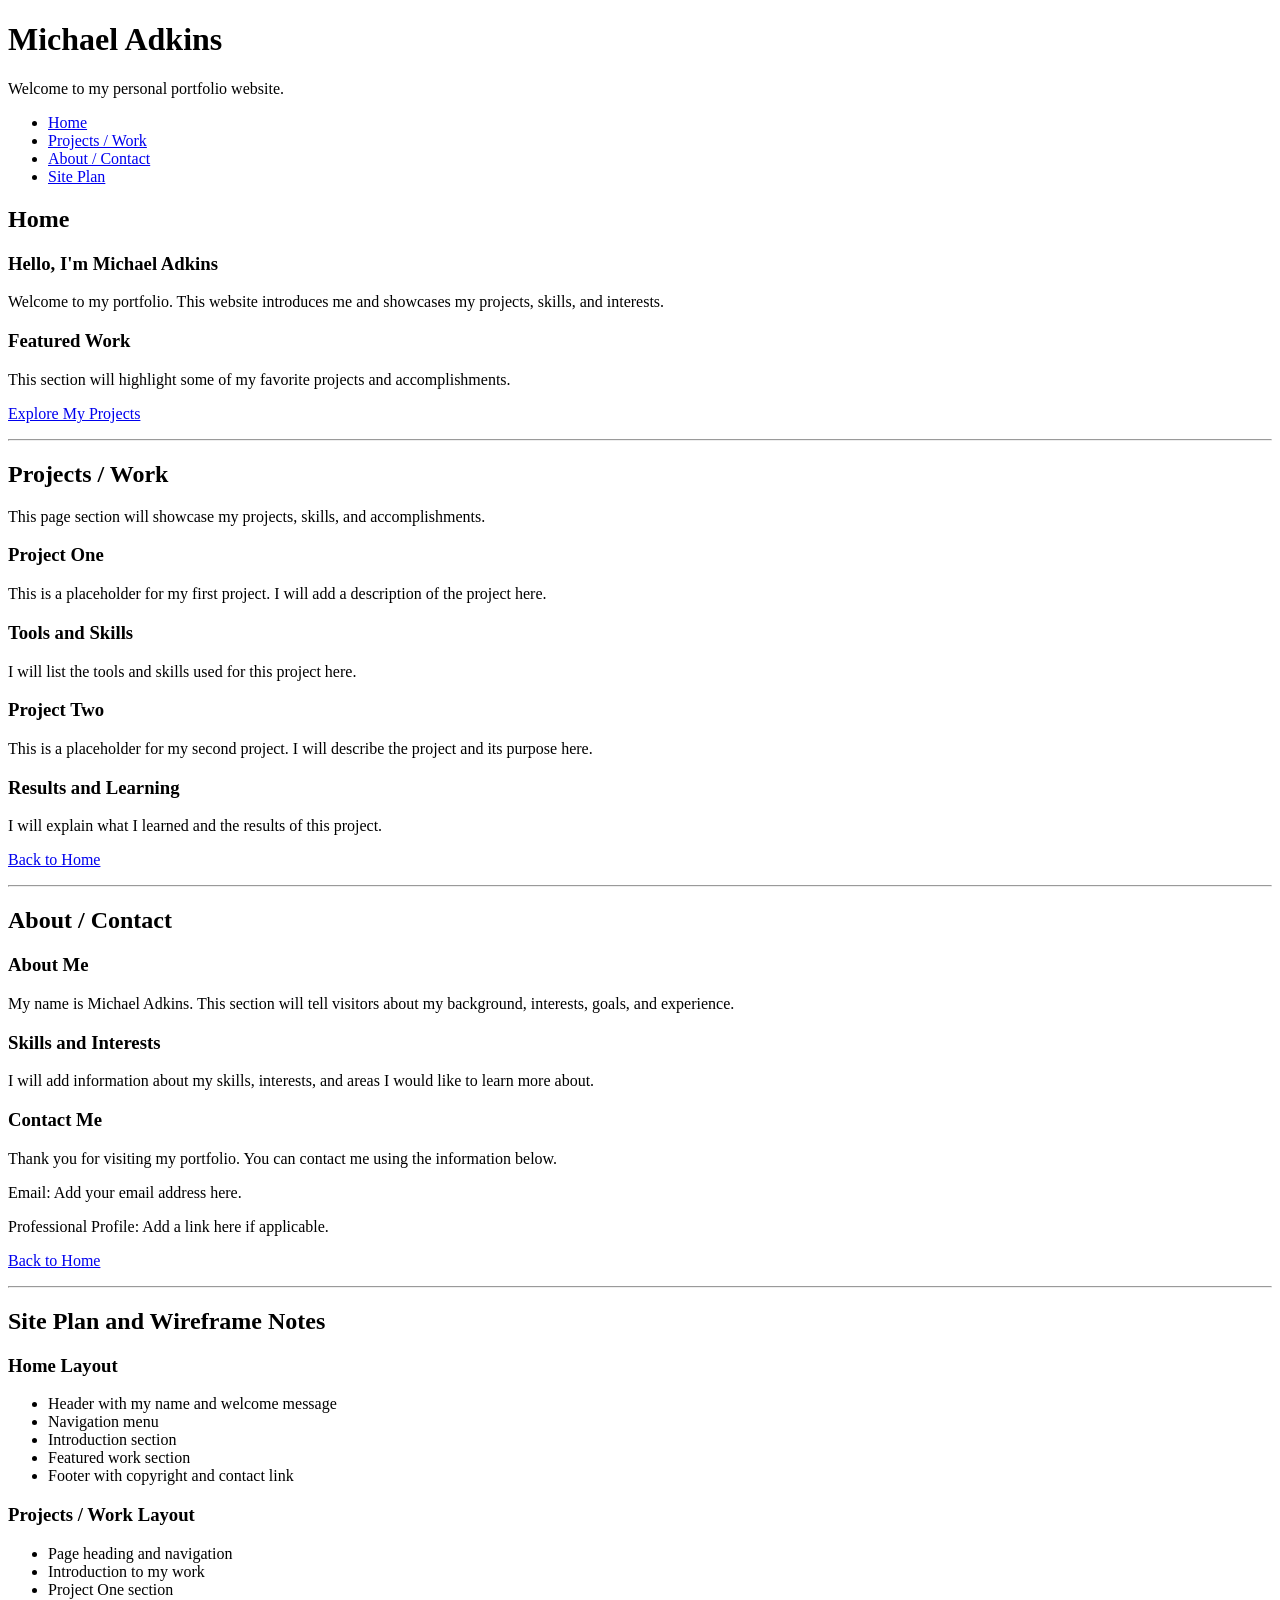
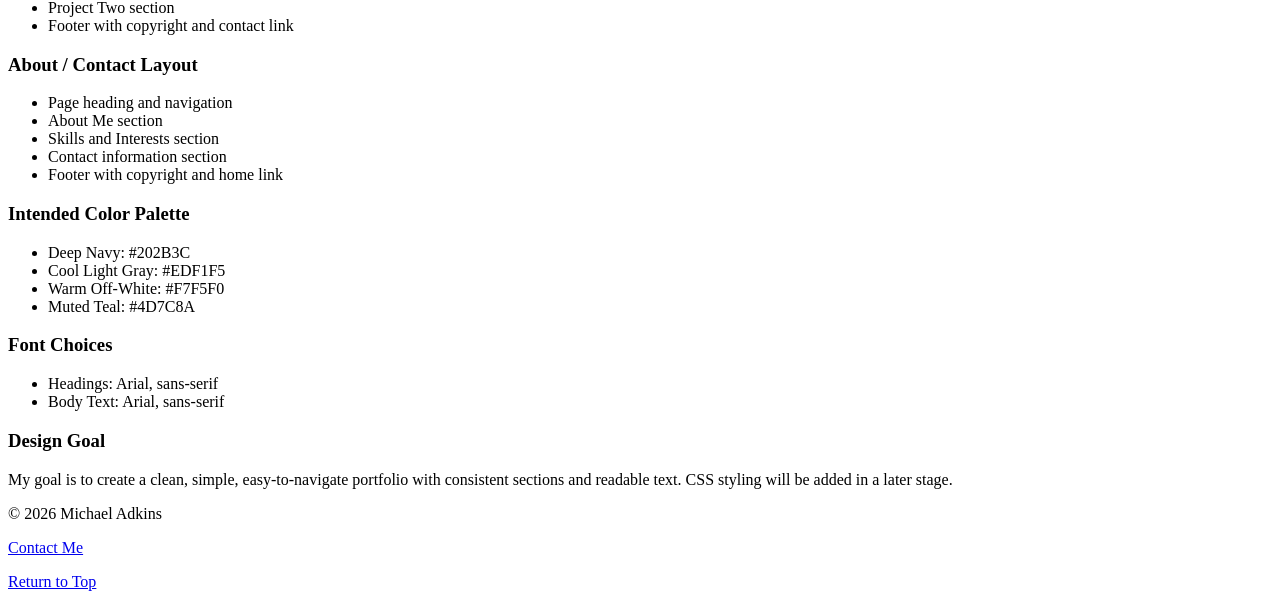
==== index.html @ ba5f71ce "first commit" ====
<!DOCTYPE html>
<html lang="en">
<head>
    <meta charset="UTF-8">
    <meta name="viewport" content="width=device-width, initial-scale=1.0">
    <title>Michael Adkins | Portfolio</title>
</head>
<body>

    <!-- HEADER AND NAVIGATION -->
    <header>
        <h1>Michael Adkins</h1>
        <p>Welcome to my personal portfolio website.</p>

        <nav aria-label="Main navigation">
            <ul>
                <li><a href="#home">Home</a></li>
                <li><a href="#projects">Projects / Work</a></li>
                <li><a href="#about">About / Contact</a></li>
                <li><a href="#site-plan">Site Plan</a></li>
            </ul>
        </nav>
    </header>

    <main>

        <!-- HOME PAGE SECTION -->
        <section id="home">
            <h2>Home</h2>

            <h3>Hello, I'm Michael Adkins</h3>
            <p>
                Welcome to my portfolio. This website introduces me
                and showcases my projects, skills, and interests.
            </p>

            <h3>Featured Work</h3>
            <p>
                This section will highlight some of my favorite
                projects and accomplishments.
            </p>

            <p><a href="#projects">Explore My Projects</a></p>
        </section>

        <hr>

        <!-- PROJECTS / WORK SECTION -->
        <section id="projects">
            <h2>Projects / Work</h2>

            <p>
                This page section will showcase my projects,
                skills, and accomplishments.
            </p>

            <section>
                <h3>Project One</h3>
                <p>
                    This is a placeholder for my first project.
                    I will add a description of the project here.
                </p>

                <h3>Tools and Skills</h3>
                <p>
                    I will list the tools and skills used
                    for this project here.
                </p>
            </section>

            <section>
                <h3>Project Two</h3>
                <p>
                    This is a placeholder for my second project.
                    I will describe the project and its purpose here.
                </p>

                <h3>Results and Learning</h3>
                <p>
                    I will explain what I learned and the results
                    of this project.
                </p>
            </section>

            <p><a href="#home">Back to Home</a></p>
        </section>

        <hr>

        <!-- ABOUT / CONTACT SECTION -->
        <section id="about">
            <h2>About / Contact</h2>

            <section>
                <h3>About Me</h3>
                <p>
                    My name is Michael Adkins. This section will tell
                    visitors about my background, interests, goals,
                    and experience.
                </p>
            </section>

            <section>
                <h3>Skills and Interests</h3>
                <p>
                    I will add information about my skills, interests,
                    and areas I would like to learn more about.
                </p>
            </section>

            <section>
                <h3>Contact Me</h3>
                <p>
                    Thank you for visiting my portfolio.
                    You can contact me using the information below.
                </p>

                <p>Email: Add your email address here.</p>
                <p>Professional Profile: Add a link here if applicable.</p>
            </section>

            <p><a href="#home">Back to Home</a></p>
        </section>

        <hr>

        <!-- SITE PLAN AND DESIGN NOTES -->
        <section id="site-plan">
            <h2>Site Plan and Wireframe Notes</h2>

            <h3>Home Layout</h3>
            <ul>
                <li>Header with my name and welcome message</li>
                <li>Navigation menu</li>
                <li>Introduction section</li>
                <li>Featured work section</li>
                <li>Footer with copyright and contact link</li>
            </ul>

            <h3>Projects / Work Layout</h3>
            <ul>
                <li>Page heading and navigation</li>
                <li>Introduction to my work</li>
                <li>Project One section</li>
                <li>Project Two section</li>
                <li>Footer with copyright and contact link</li>
            </ul>

            <h3>About / Contact Layout</h3>
            <ul>
                <li>Page heading and navigation</li>
                <li>About Me section</li>
                <li>Skills and Interests section</li>
                <li>Contact information section</li>
                <li>Footer with copyright and home link</li>
            </ul>

            <h3>Intended Color Palette</h3>
            <ul>
                <li>Deep Navy: #202B3C</li>
                <li>Cool Light Gray: #EDF1F5</li>
                <li>Warm Off-White: #F7F5F0</li>
                <li>Muted Teal: #4D7C8A</li>
            </ul>

            <h3>Font Choices</h3>
            <ul>
                <li>Headings: Arial, sans-serif</li>
                <li>Body Text: Arial, sans-serif</li>
            </ul>

            <h3>Design Goal</h3>
            <p>
                My goal is to create a clean, simple, easy-to-navigate
                portfolio with consistent sections and readable text.
                CSS styling will be added in a later stage.
            </p>
        </section>

    </main>

    <!-- FOOTER -->
    <footer>
        <p>&copy; 2026 Michael Adkins</p>
        <p><a href="#about">Contact Me</a></p>
        <p><a href="#home">Return to Top</a></p>
    </footer>

</body>
</html>
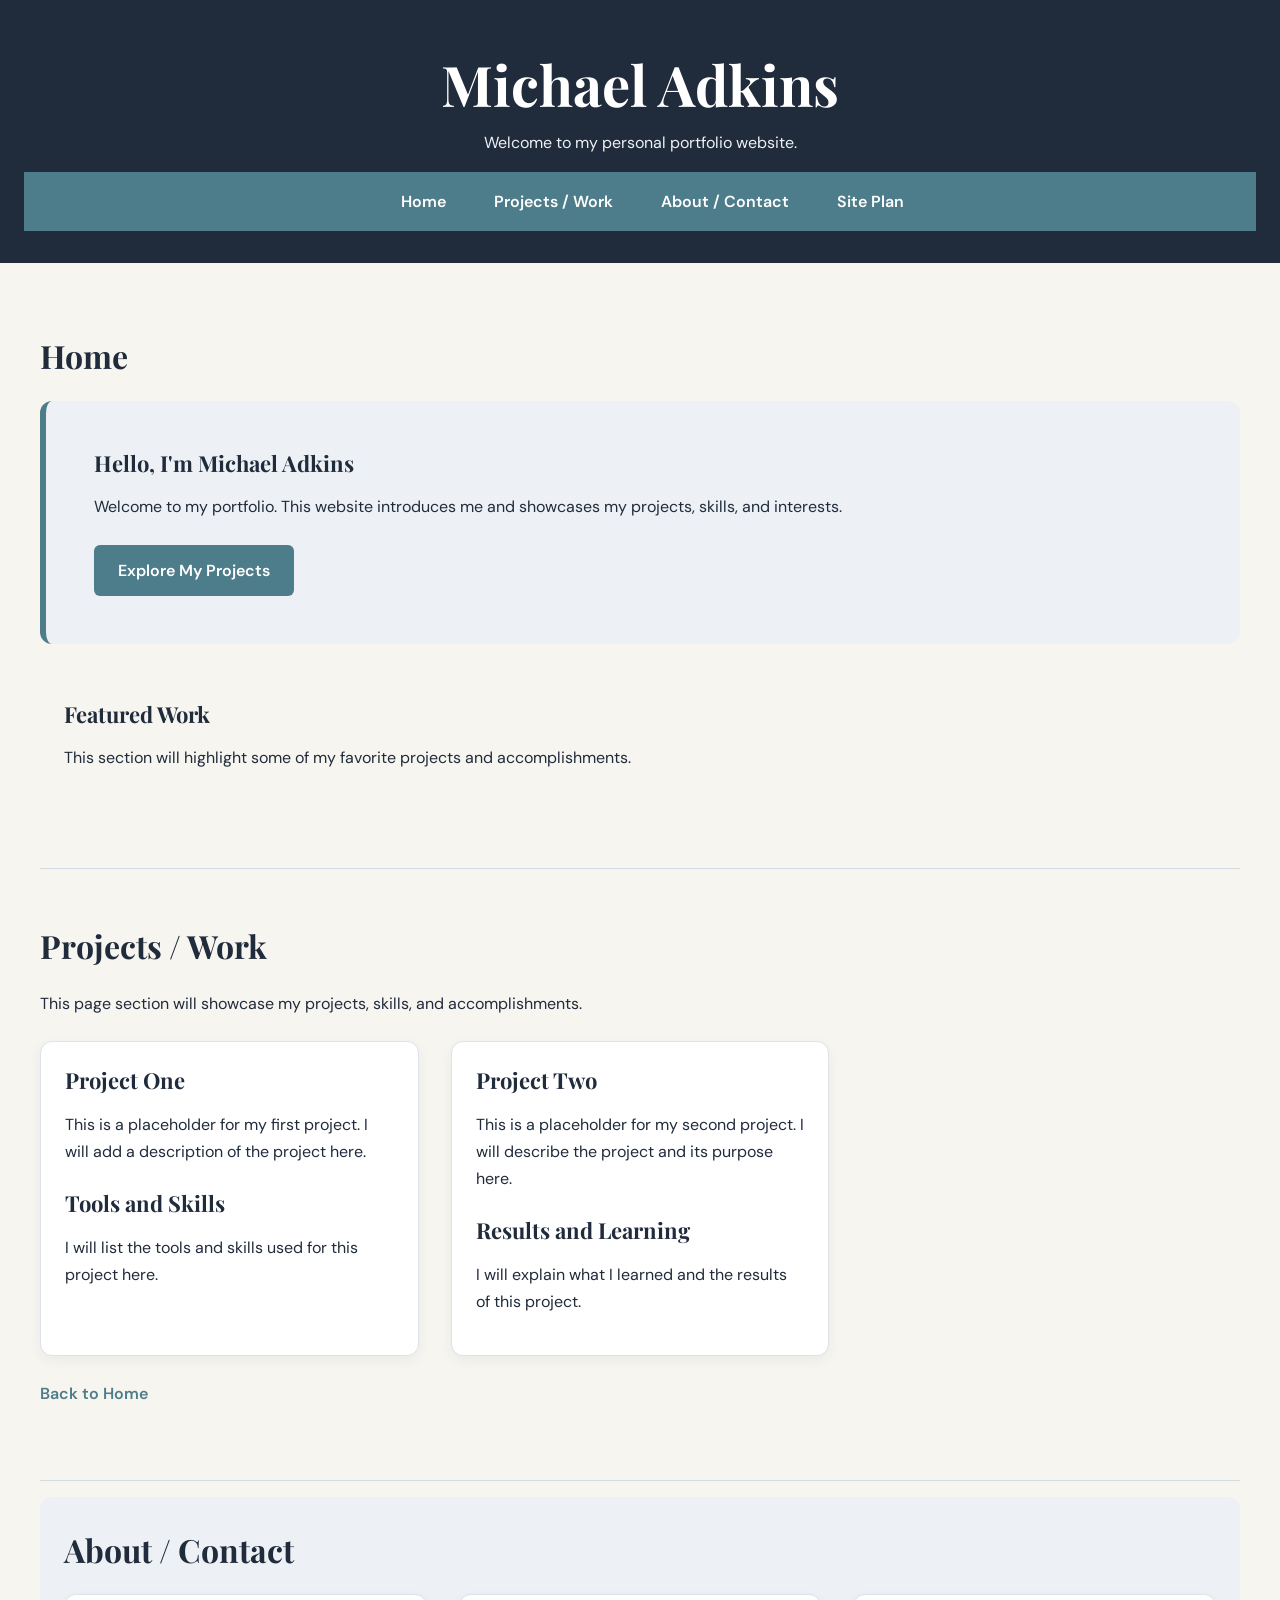
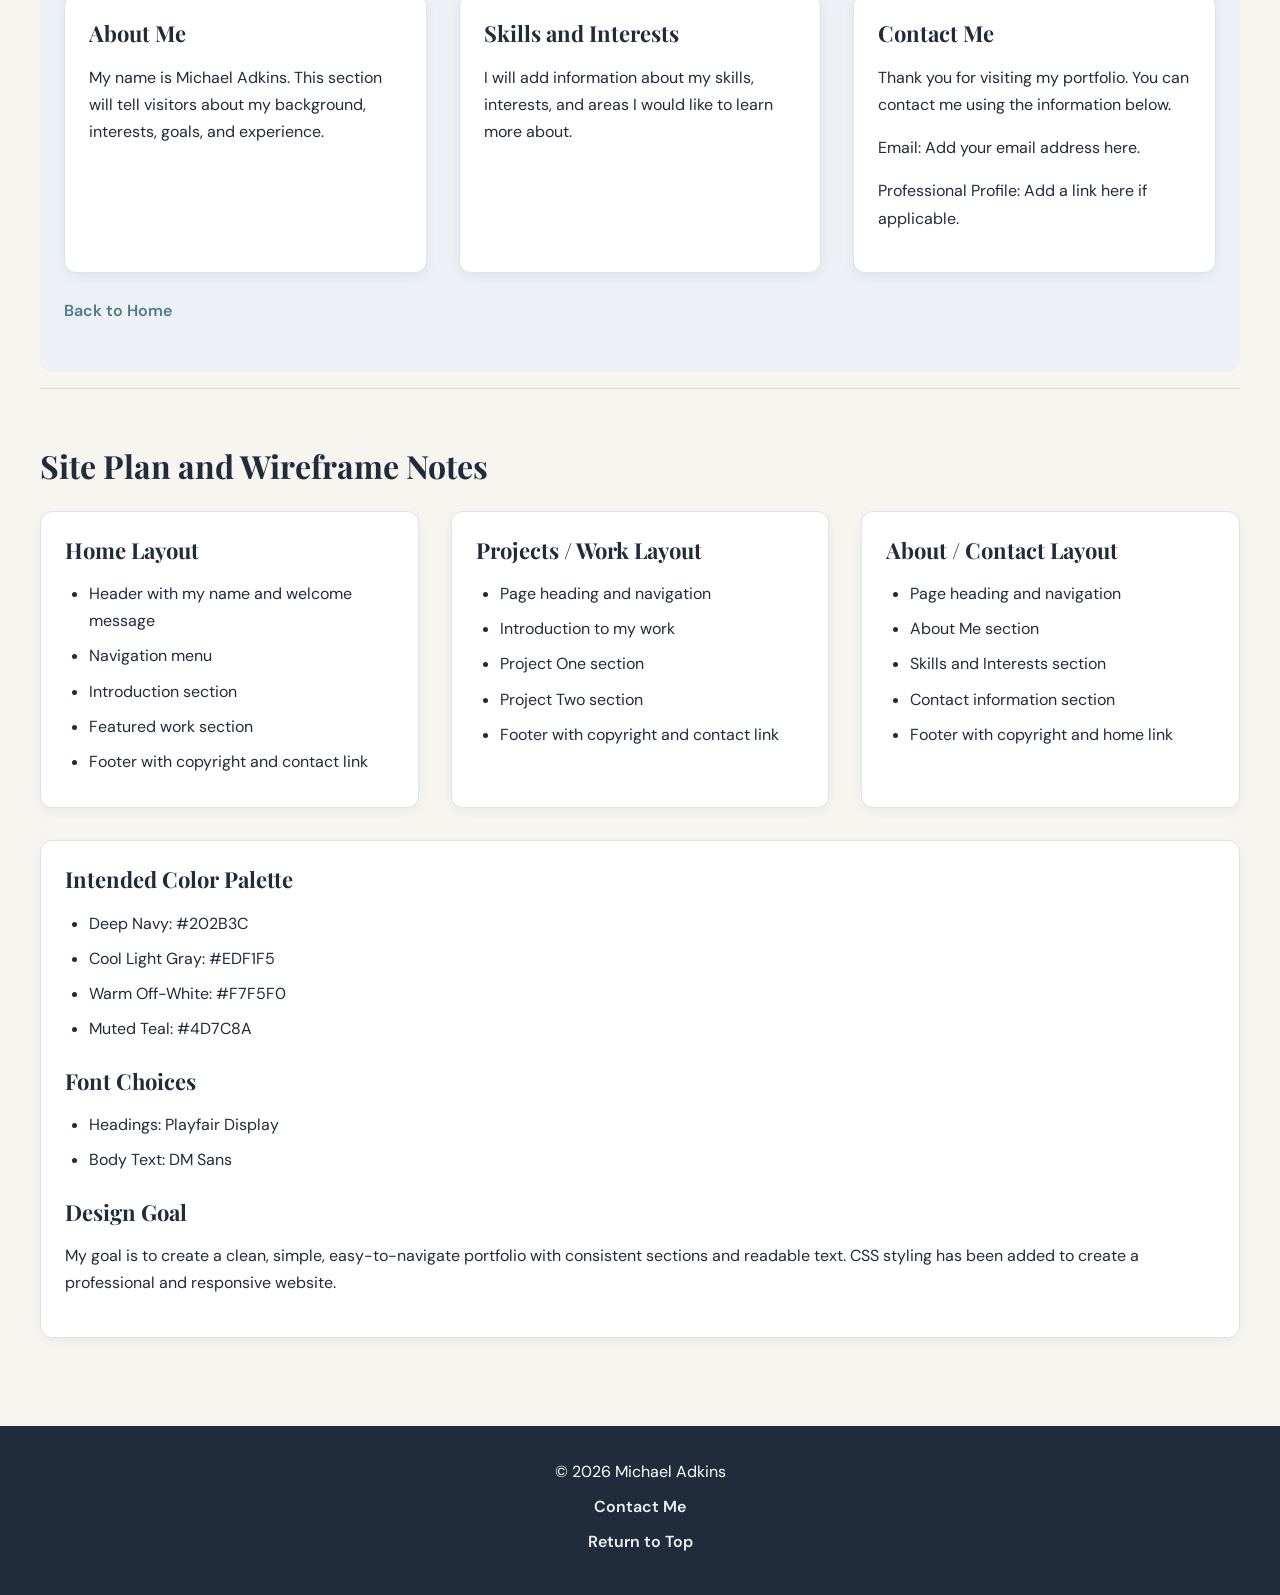
==== commit 5de19be8: "second commit" ====
--- a/index.html
+++ b/index.html
@@ -4,14 +4,354 @@
 <head>
     <meta charset="UTF-8">
     <meta name="viewport" content="width=device-width, initial-scale=1.0">
+
     <title>Michael Adkins | Portfolio</title>
+
+    <!-- Google Fonts -->
+    <link rel="preconnect" href="https://fonts.googleapis.com">
+    <link rel="preconnect" href="https://fonts.gstatic.com" crossorigin>
+    <link href="https://fonts.googleapis.com/css2?family=DM+Sans:wght@400;500;600;700&family=Playfair+Display:wght@600;700&display=swap" rel="stylesheet">
+
+    <!-- CSS STYLING -->
+    <style>
+
+        /* COLOR PALETTE */
+        :root {
+            --navy: #202B3C;
+            --light-gray: #EDF1F5;
+            --off-white: #F7F5F0;
+            --teal: #4D7C8A;
+            --white: #FFFFFF;
+        }
+
+        /* GLOBAL RESET */
+        * {
+            margin: 0;
+            padding: 0;
+            box-sizing: border-box;
+        }
+
+        /* GENERAL STYLING */
+        body {
+            font-family: 'DM Sans', sans-serif;
+            background-color: var(--off-white);
+            color: var(--navy);
+            line-height: 1.7;
+            font-size: 16px;
+        }
+
+        h1, h2, h3 {
+            font-family: 'Playfair Display', serif;
+            line-height: 1.3;
+        }
+
+        h2 {
+            font-size: 32px;
+            margin-bottom: 24px;
+        }
+
+        h3 {
+            font-size: 22px;
+            margin-bottom: 16px;
+        }
+
+        p {
+            margin-bottom: 16px;
+        }
+
+        a {
+            color: var(--teal);
+            text-decoration: none;
+            font-weight: 600;
+        }
+
+        a:hover {
+            color: var(--navy);
+            text-decoration: underline;
+        }
+
+        ul {
+            padding-left: 24px;
+        }
+
+        li {
+            margin-bottom: 8px;
+        }
+
+        /* HEADER */
+        #home {
+            background-color: var(--navy);
+            color: var(--white);
+            text-align: center;
+            padding: 48px 24px 32px;
+        }
+
+        .header-content h1 {
+            font-size: 44px;
+            margin-bottom: 8px;
+        }
+
+        .header-content p {
+            color: var(--light-gray);
+        }
+
+        /* NAVIGATION */
+        nav {
+            background-color: var(--teal);
+            padding: 16px;
+        }
+
+        nav ul {
+            list-style: none;
+            display: flex;
+            justify-content: center;
+            align-items: center;
+            gap: 32px;
+            flex-wrap: wrap;
+        }
+
+        nav li {
+            margin: 0;
+        }
+
+        nav a {
+            color: var(--white);
+        }
+
+        nav a:hover {
+            color: var(--off-white);
+        }
+
+        /* MAIN CONTENT */
+        main {
+            max-width: 1200px;
+            width: calc(100% - 48px);
+            margin: 32px auto;
+        }
+
+        .content-section {
+            padding: 32px 0;
+            scroll-margin-top: 24px;
+        }
+
+        hr {
+            border: 0;
+            border-top: 1px solid #D4DCE3;
+            margin: 16px 0;
+        }
+
+        /* INTRODUCTION */
+        .intro-card {
+            background-color: var(--light-gray);
+            padding: 40px;
+            border-radius: 12px;
+            margin-bottom: 32px;
+            border-left: 6px solid var(--teal);
+        }
+
+        .featured-work {
+            padding: 24px;
+        }
+
+        /* BUTTON */
+        .button {
+            display: inline-block;
+            background-color: var(--teal);
+            color: var(--white);
+            padding: 12px 24px;
+            border-radius: 6px;
+            margin-top: 8px;
+            transition: background-color 0.3s ease;
+        }
+
+        .button:hover {
+            background-color: var(--navy);
+            color: var(--white);
+            text-decoration: none;
+        }
+
+        /* GRID LAYOUT */
+        .card-grid {
+            display: grid;
+            grid-template-columns: repeat(2, minmax(0, 1fr));
+            gap: 24px;
+            margin: 24px 0;
+        }
+
+        /* CARDS */
+        .card {
+            background-color: var(--white);
+            padding: 24px;
+            border-radius: 12px;
+            border: 1px solid #DCE3E9;
+            box-shadow: 0 4px 12px rgba(32, 43, 60, 0.06);
+        }
+
+        .card h3:not(:first-child) {
+            margin-top: 24px;
+        }
+
+        /* ABOUT SECTION */
+        #about {
+            background-color: var(--light-gray);
+            padding: 32px 24px;
+            border-radius: 12px;
+        }
+
+        /* SITE PLAN */
+        #site-plan {
+            padding-bottom: 48px;
+        }
+
+        #site-plan .card {
+            margin-bottom: 8px;
+        }
+
+        /* FOOTER */
+        footer {
+            background-color: var(--navy);
+            color: var(--white);
+            text-align: center;
+            padding: 32px 16px;
+        }
+
+        footer p {
+            margin-bottom: 8px;
+        }
+
+        footer a {
+            color: var(--light-gray);
+        }
+
+        footer a:hover {
+            color: var(--white);
+        }
+
+        /* TABLET: 768px AND LARGER */
+        @media screen and (min-width: 768px) {
+
+            .card-grid {
+                grid-template-columns: repeat(2, minmax(0, 1fr));
+            }
+
+            .header-content h1 {
+                font-size: 48px;
+            }
+
+            main {
+                width: calc(100% - 64px);
+            }
+
+            .content-section {
+                padding: 40px 0;
+            }
+        }
+
+        /* DESKTOP: 1024px AND LARGER */
+        @media screen and (min-width: 1024px) {
+
+            .card-grid {
+                grid-template-columns: repeat(3, minmax(0, 1fr));
+                gap: 32px;
+            }
+
+            .header-content h1 {
+                font-size: 56px;
+            }
+
+            nav ul {
+                gap: 48px;
+            }
+
+            main {
+                width: calc(100% - 80px);
+            }
+
+            .intro-card {
+                padding: 48px;
+            }
+        }
+
+        /* MOBILE: 320px TO 767px */
+        @media screen and (max-width: 767px) {
+
+            body {
+                font-size: 15px;
+            }
+
+            #home {
+                padding: 32px 16px 24px;
+            }
+
+            .header-content h1 {
+                font-size: 34px;
+            }
+
+            nav {
+                padding: 16px 8px;
+            }
+
+            nav ul {
+                flex-direction: column;
+                gap: 8px;
+            }
+
+            nav a {
+                display: block;
+                padding: 4px 16px;
+            }
+
+            main {
+                width: calc(100% - 32px);
+                margin: 16px auto;
+            }
+
+            .content-section {
+                padding: 24px 0;
+            }
+
+            h2 {
+                font-size: 27px;
+            }
+
+            h3 {
+                font-size: 20px;
+            }
+
+            .intro-card {
+                padding: 24px 16px;
+            }
+
+            .card-grid {
+                grid-template-columns: 1fr;
+                gap: 16px;
+            }
+
+            .card {
+                padding: 20px;
+            }
+
+            #about {
+                padding: 24px 16px;
+            }
+
+            footer {
+                padding: 24px 16px;
+            }
+        }
+
+    </style>
 </head>
+
 <body>
 
     <!-- HEADER AND NAVIGATION -->
-    <header>
-        <h1>Michael Adkins</h1>
-        <p>Welcome to my personal portfolio website.</p>
+    <header id="home">
+
+        <div class="header-content">
+            <h1>Michael Adkins</h1>
+            <p>Welcome to my personal portfolio website.</p>
+        </div>
 
         <nav aria-label="Main navigation">
             <ul>
@@ -21,33 +361,45 @@
                 <li><a href="#site-plan">Site Plan</a></li>
             </ul>
         </nav>
+
     </header>
 
     <main>
 
-        <!-- HOME PAGE SECTION -->
-        <section id="home">
+        <!-- HOME SECTION -->
+        <section id="home-section" class="content-section">
+
             <h2>Home</h2>
 
-            <h3>Hello, I'm Michael Adkins</h3>
-            <p>
-                Welcome to my portfolio. This website introduces me
-                and showcases my projects, skills, and interests.
-            </p>
-
-            <h3>Featured Work</h3>
-            <p>
-                This section will highlight some of my favorite
-                projects and accomplishments.
-            </p>
-
-            <p><a href="#projects">Explore My Projects</a></p>
+            <div class="intro-card">
+                <h3>Hello, I'm Michael Adkins</h3>
+
+                <p>
+                    Welcome to my portfolio. This website introduces me
+                    and showcases my projects, skills, and interests.
+                </p>
+
+                <a class="button" href="#projects">
+                    Explore My Projects
+                </a>
+            </div>
+
+            <div class="featured-work">
+                <h3>Featured Work</h3>
+
+                <p>
+                    This section will highlight some of my favorite
+                    projects and accomplishments.
+                </p>
+            </div>
+
         </section>
 
         <hr>
 
         <!-- PROJECTS / WORK SECTION -->
-        <section id="projects">
+        <section id="projects" class="content-section">
+
             <h2>Projects / Work</h2>
 
             <p>
@@ -55,136 +407,200 @@
                 skills, and accomplishments.
             </p>
 
-            <section>
-                <h3>Project One</h3>
+            <div class="card-grid">
+
+                <article class="card">
+
+                    <h3>Project One</h3>
+
+                    <p>
+                        This is a placeholder for my first project.
+                        I will add a description of the project here.
+                    </p>
+
+                    <h3>Tools and Skills</h3>
+
+                    <p>
+                        I will list the tools and skills used
+                        for this project here.
+                    </p>
+
+                </article>
+
+                <article class="card">
+
+                    <h3>Project Two</h3>
+
+                    <p>
+                        This is a placeholder for my second project.
+                        I will describe the project and its purpose here.
+                    </p>
+
+                    <h3>Results and Learning</h3>
+
+                    <p>
+                        I will explain what I learned and the results
+                        of this project.
+                    </p>
+
+                </article>
+
+            </div>
+
+            <p><a href="#home">Back to Home</a></p>
+
+        </section>
+
+        <hr>
+
+        <!-- ABOUT / CONTACT SECTION -->
+        <section id="about" class="content-section">
+
+            <h2>About / Contact</h2>
+
+            <div class="card-grid">
+
+                <article class="card">
+
+                    <h3>About Me</h3>
+
+                    <p>
+                        My name is Michael Adkins. This section will tell
+                        visitors about my background, interests, goals,
+                        and experience.
+                    </p>
+
+                </article>
+
+                <article class="card">
+
+                    <h3>Skills and Interests</h3>
+
+                    <p>
+                        I will add information about my skills, interests,
+                        and areas I would like to learn more about.
+                    </p>
+
+                </article>
+
+                <article class="card">
+
+                    <h3>Contact Me</h3>
+
+                    <p>
+                        Thank you for visiting my portfolio.
+                        You can contact me using the information below.
+                    </p>
+
+                    <p>Email: Add your email address here.</p>
+
+                    <p>
+                        Professional Profile: Add a link here if applicable.
+                    </p>
+
+                </article>
+
+            </div>
+
+            <p><a href="#home">Back to Home</a></p>
+
+        </section>
+
+        <hr>
+
+        <!-- SITE PLAN SECTION -->
+        <section id="site-plan" class="content-section">
+
+            <h2>Site Plan and Wireframe Notes</h2>
+
+            <div class="card-grid">
+
+                <article class="card">
+
+                    <h3>Home Layout</h3>
+
+                    <ul>
+                        <li>Header with my name and welcome message</li>
+                        <li>Navigation menu</li>
+                        <li>Introduction section</li>
+                        <li>Featured work section</li>
+                        <li>Footer with copyright and contact link</li>
+                    </ul>
+
+                </article>
+
+                <article class="card">
+
+                    <h3>Projects / Work Layout</h3>
+
+                    <ul>
+                        <li>Page heading and navigation</li>
+                        <li>Introduction to my work</li>
+                        <li>Project One section</li>
+                        <li>Project Two section</li>
+                        <li>Footer with copyright and contact link</li>
+                    </ul>
+
+                </article>
+
+                <article class="card">
+
+                    <h3>About / Contact Layout</h3>
+
+                    <ul>
+                        <li>Page heading and navigation</li>
+                        <li>About Me section</li>
+                        <li>Skills and Interests section</li>
+                        <li>Contact information section</li>
+                        <li>Footer with copyright and home link</li>
+                    </ul>
+
+                </article>
+
+            </div>
+
+            <div class="card">
+
+                <h3>Intended Color Palette</h3>
+
+                <ul>
+                    <li>Deep Navy: #202B3C</li>
+                    <li>Cool Light Gray: #EDF1F5</li>
+                    <li>Warm Off-White: #F7F5F0</li>
+                    <li>Muted Teal: #4D7C8A</li>
+                </ul>
+
+                <h3>Font Choices</h3>
+
+                <ul>
+                    <li>Headings: Playfair Display</li>
+                    <li>Body Text: DM Sans</li>
+                </ul>
+
+                <h3>Design Goal</h3>
+
                 <p>
-                    This is a placeholder for my first project.
-                    I will add a description of the project here.
+                    My goal is to create a clean, simple, easy-to-navigate
+                    portfolio with consistent sections and readable text.
+                    CSS styling has been added to create a professional
+                    and responsive website.
                 </p>
 
-                <h3>Tools and Skills</h3>
-                <p>
-                    I will list the tools and skills used
-                    for this project here.
-                </p>
-            </section>
-
-            <section>
-                <h3>Project Two</h3>
-                <p>
-                    This is a placeholder for my second project.
-                    I will describe the project and its purpose here.
-                </p>
-
-                <h3>Results and Learning</h3>
-                <p>
-                    I will explain what I learned and the results
-                    of this project.
-                </p>
-            </section>
-
-            <p><a href="#home">Back to Home</a></p>
-        </section>
-
-        <hr>
-
-        <!-- ABOUT / CONTACT SECTION -->
-        <section id="about">
-            <h2>About / Contact</h2>
-
-            <section>
-                <h3>About Me</h3>
-                <p>
-                    My name is Michael Adkins. This section will tell
-                    visitors about my background, interests, goals,
-                    and experience.
-                </p>
-            </section>
-
-            <section>
-                <h3>Skills and Interests</h3>
-                <p>
-                    I will add information about my skills, interests,
-                    and areas I would like to learn more about.
-                </p>
-            </section>
-
-            <section>
-                <h3>Contact Me</h3>
-                <p>
-                    Thank you for visiting my portfolio.
-                    You can contact me using the information below.
-                </p>
-
-                <p>Email: Add your email address here.</p>
-                <p>Professional Profile: Add a link here if applicable.</p>
-            </section>
-
-            <p><a href="#home">Back to Home</a></p>
-        </section>
-
-        <hr>
-
-        <!-- SITE PLAN AND DESIGN NOTES -->
-        <section id="site-plan">
-            <h2>Site Plan and Wireframe Notes</h2>
-
-            <h3>Home Layout</h3>
-            <ul>
-                <li>Header with my name and welcome message</li>
-                <li>Navigation menu</li>
-                <li>Introduction section</li>
-                <li>Featured work section</li>
-                <li>Footer with copyright and contact link</li>
-            </ul>
-
-            <h3>Projects / Work Layout</h3>
-            <ul>
-                <li>Page heading and navigation</li>
-                <li>Introduction to my work</li>
-                <li>Project One section</li>
-                <li>Project Two section</li>
-                <li>Footer with copyright and contact link</li>
-            </ul>
-
-            <h3>About / Contact Layout</h3>
-            <ul>
-                <li>Page heading and navigation</li>
-                <li>About Me section</li>
-                <li>Skills and Interests section</li>
-                <li>Contact information section</li>
-                <li>Footer with copyright and home link</li>
-            </ul>
-
-            <h3>Intended Color Palette</h3>
-            <ul>
-                <li>Deep Navy: #202B3C</li>
-                <li>Cool Light Gray: #EDF1F5</li>
-                <li>Warm Off-White: #F7F5F0</li>
-                <li>Muted Teal: #4D7C8A</li>
-            </ul>
-
-            <h3>Font Choices</h3>
-            <ul>
-                <li>Headings: Arial, sans-serif</li>
-                <li>Body Text: Arial, sans-serif</li>
-            </ul>
-
-            <h3>Design Goal</h3>
-            <p>
-                My goal is to create a clean, simple, easy-to-navigate
-                portfolio with consistent sections and readable text.
-                CSS styling will be added in a later stage.
-            </p>
+            </div>
+
         </section>
 
     </main>
 
     <!-- FOOTER -->
     <footer>
+
         <p>&copy; 2026 Michael Adkins</p>
+
         <p><a href="#about">Contact Me</a></p>
+
         <p><a href="#home">Return to Top</a></p>
+
     </footer>
 
 </body>
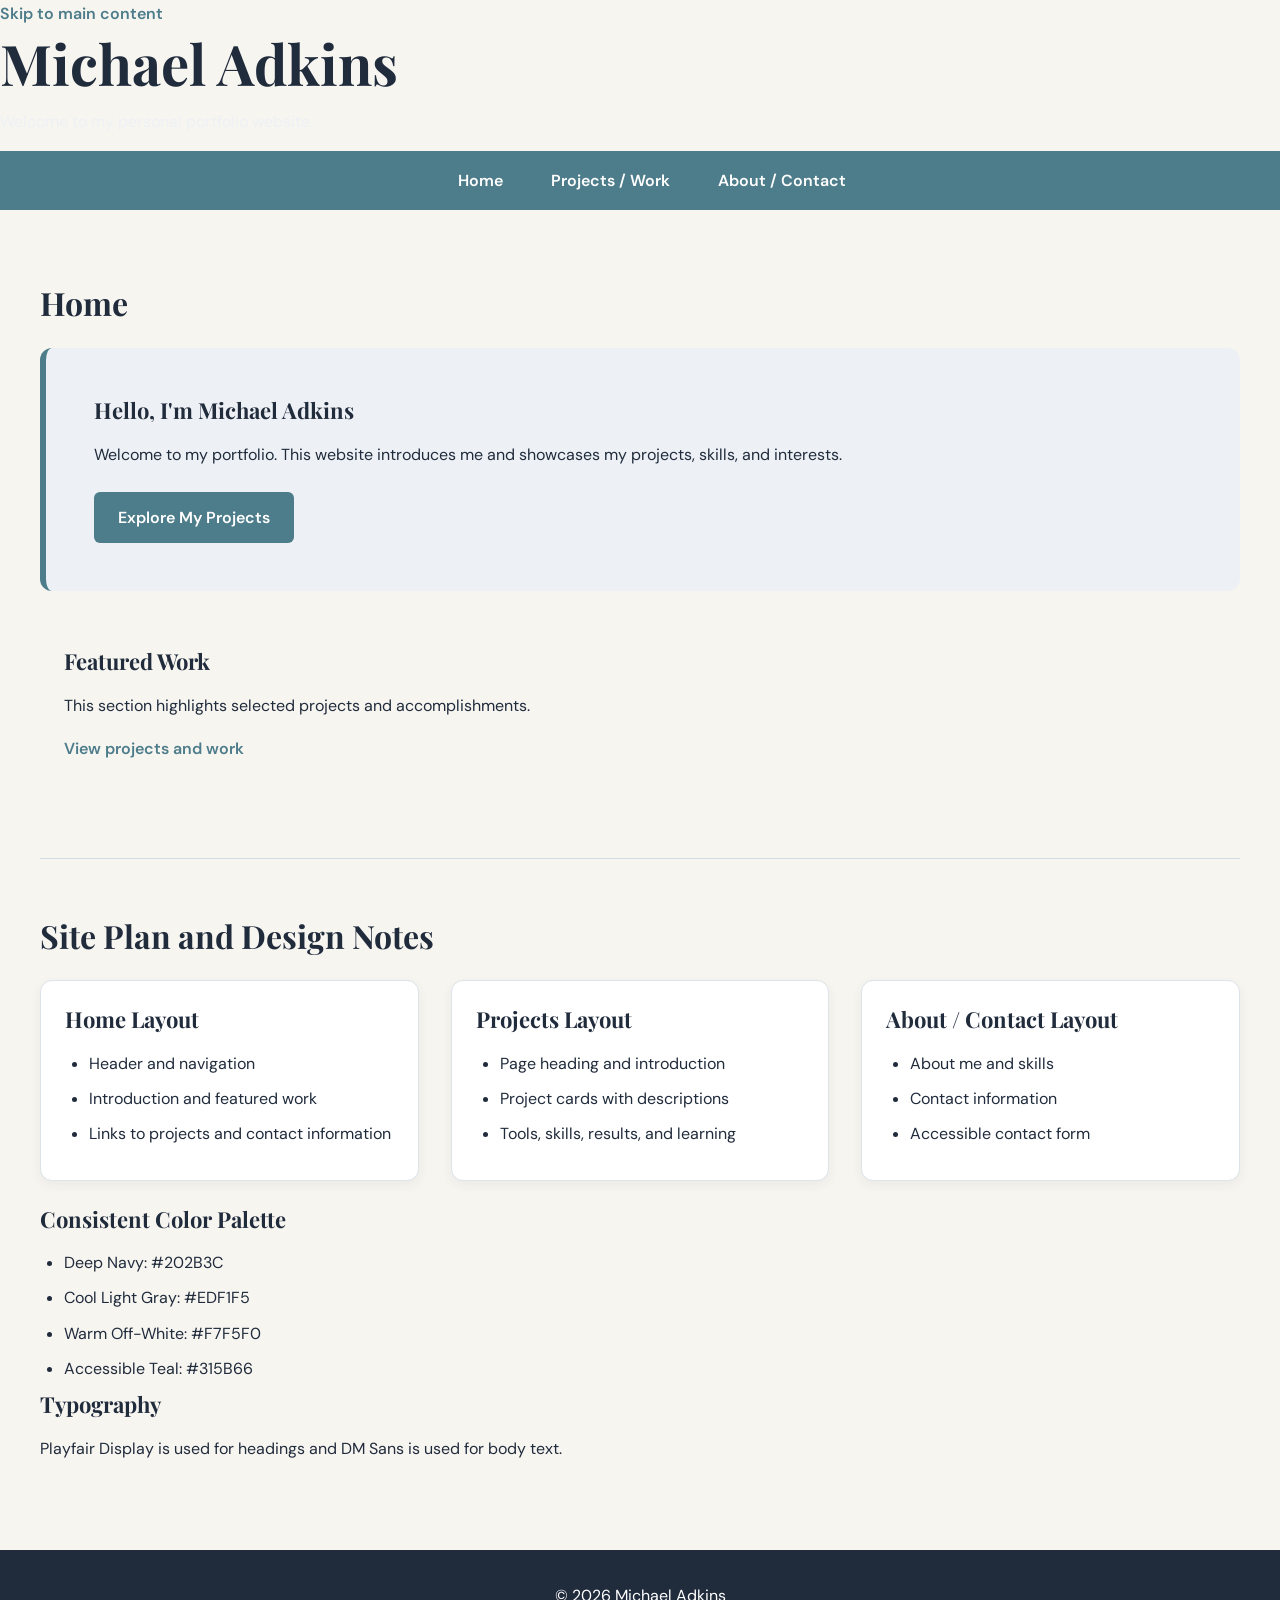
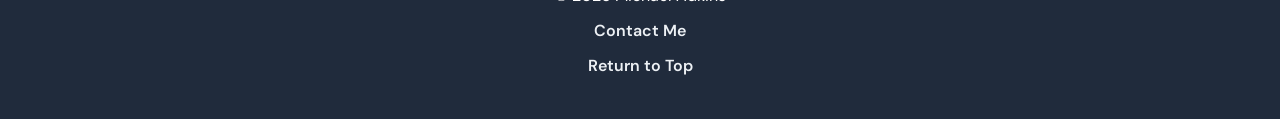
==== commit 70a2d413: "third commit" ====
--- a/index.html
+++ b/index.html
@@ -4,604 +4,151 @@
 <head>
     <meta charset="UTF-8">
     <meta name="viewport" content="width=device-width, initial-scale=1.0">
+    <meta name="description" content="Michael Adkins personal portfolio.">
 
-    <title>Michael Adkins | Portfolio</title>
+    <title>Home | Michael Adkins</title>
 
-    <!-- Google Fonts -->
     <link rel="preconnect" href="https://fonts.googleapis.com">
     <link rel="preconnect" href="https://fonts.gstatic.com" crossorigin>
+
     <link href="https://fonts.googleapis.com/css2?family=DM+Sans:wght@400;500;600;700&family=Playfair+Display:wght@600;700&display=swap" rel="stylesheet">
 
-    <!-- CSS STYLING -->
-    <style>
-
-        /* COLOR PALETTE */
-        :root {
-            --navy: #202B3C;
-            --light-gray: #EDF1F5;
-            --off-white: #F7F5F0;
-            --teal: #4D7C8A;
-            --white: #FFFFFF;
-        }
-
-        /* GLOBAL RESET */
-        * {
-            margin: 0;
-            padding: 0;
-            box-sizing: border-box;
-        }
-
-        /* GENERAL STYLING */
-        body {
-            font-family: 'DM Sans', sans-serif;
-            background-color: var(--off-white);
-            color: var(--navy);
-            line-height: 1.7;
-            font-size: 16px;
-        }
-
-        h1, h2, h3 {
-            font-family: 'Playfair Display', serif;
-            line-height: 1.3;
-        }
-
-        h2 {
-            font-size: 32px;
-            margin-bottom: 24px;
-        }
-
-        h3 {
-            font-size: 22px;
-            margin-bottom: 16px;
-        }
-
-        p {
-            margin-bottom: 16px;
-        }
-
-        a {
-            color: var(--teal);
-            text-decoration: none;
-            font-weight: 600;
-        }
-
-        a:hover {
-            color: var(--navy);
-            text-decoration: underline;
-        }
-
-        ul {
-            padding-left: 24px;
-        }
-
-        li {
-            margin-bottom: 8px;
-        }
-
-        /* HEADER */
-        #home {
-            background-color: var(--navy);
-            color: var(--white);
-            text-align: center;
-            padding: 48px 24px 32px;
-        }
-
-        .header-content h1 {
-            font-size: 44px;
-            margin-bottom: 8px;
-        }
-
-        .header-content p {
-            color: var(--light-gray);
-        }
-
-        /* NAVIGATION */
-        nav {
-            background-color: var(--teal);
-            padding: 16px;
-        }
-
-        nav ul {
-            list-style: none;
-            display: flex;
-            justify-content: center;
-            align-items: center;
-            gap: 32px;
-            flex-wrap: wrap;
-        }
-
-        nav li {
-            margin: 0;
-        }
-
-        nav a {
-            color: var(--white);
-        }
-
-        nav a:hover {
-            color: var(--off-white);
-        }
-
-        /* MAIN CONTENT */
-        main {
-            max-width: 1200px;
-            width: calc(100% - 48px);
-            margin: 32px auto;
-        }
-
-        .content-section {
-            padding: 32px 0;
-            scroll-margin-top: 24px;
-        }
-
-        hr {
-            border: 0;
-            border-top: 1px solid #D4DCE3;
-            margin: 16px 0;
-        }
-
-        /* INTRODUCTION */
-        .intro-card {
-            background-color: var(--light-gray);
-            padding: 40px;
-            border-radius: 12px;
-            margin-bottom: 32px;
-            border-left: 6px solid var(--teal);
-        }
-
-        .featured-work {
-            padding: 24px;
-        }
-
-        /* BUTTON */
-        .button {
-            display: inline-block;
-            background-color: var(--teal);
-            color: var(--white);
-            padding: 12px 24px;
-            border-radius: 6px;
-            margin-top: 8px;
-            transition: background-color 0.3s ease;
-        }
-
-        .button:hover {
-            background-color: var(--navy);
-            color: var(--white);
-            text-decoration: none;
-        }
-
-        /* GRID LAYOUT */
-        .card-grid {
-            display: grid;
-            grid-template-columns: repeat(2, minmax(0, 1fr));
-            gap: 24px;
-            margin: 24px 0;
-        }
-
-        /* CARDS */
-        .card {
-            background-color: var(--white);
-            padding: 24px;
-            border-radius: 12px;
-            border: 1px solid #DCE3E9;
-            box-shadow: 0 4px 12px rgba(32, 43, 60, 0.06);
-        }
-
-        .card h3:not(:first-child) {
-            margin-top: 24px;
-        }
-
-        /* ABOUT SECTION */
-        #about {
-            background-color: var(--light-gray);
-            padding: 32px 24px;
-            border-radius: 12px;
-        }
-
-        /* SITE PLAN */
-        #site-plan {
-            padding-bottom: 48px;
-        }
-
-        #site-plan .card {
-            margin-bottom: 8px;
-        }
-
-        /* FOOTER */
-        footer {
-            background-color: var(--navy);
-            color: var(--white);
-            text-align: center;
-            padding: 32px 16px;
-        }
-
-        footer p {
-            margin-bottom: 8px;
-        }
-
-        footer a {
-            color: var(--light-gray);
-        }
-
-        footer a:hover {
-            color: var(--white);
-        }
-
-        /* TABLET: 768px AND LARGER */
-        @media screen and (min-width: 768px) {
-
-            .card-grid {
-                grid-template-columns: repeat(2, minmax(0, 1fr));
-            }
-
-            .header-content h1 {
-                font-size: 48px;
-            }
-
-            main {
-                width: calc(100% - 64px);
-            }
-
-            .content-section {
-                padding: 40px 0;
-            }
-        }
-
-        /* DESKTOP: 1024px AND LARGER */
-        @media screen and (min-width: 1024px) {
-
-            .card-grid {
-                grid-template-columns: repeat(3, minmax(0, 1fr));
-                gap: 32px;
-            }
-
-            .header-content h1 {
-                font-size: 56px;
-            }
-
-            nav ul {
-                gap: 48px;
-            }
-
-            main {
-                width: calc(100% - 80px);
-            }
-
-            .intro-card {
-                padding: 48px;
-            }
-        }
-
-        /* MOBILE: 320px TO 767px */
-        @media screen and (max-width: 767px) {
-
-            body {
-                font-size: 15px;
-            }
-
-            #home {
-                padding: 32px 16px 24px;
-            }
-
-            .header-content h1 {
-                font-size: 34px;
-            }
-
-            nav {
-                padding: 16px 8px;
-            }
-
-            nav ul {
-                flex-direction: column;
-                gap: 8px;
-            }
-
-            nav a {
-                display: block;
-                padding: 4px 16px;
-            }
-
-            main {
-                width: calc(100% - 32px);
-                margin: 16px auto;
-            }
-
-            .content-section {
-                padding: 24px 0;
-            }
-
-            h2 {
-                font-size: 27px;
-            }
-
-            h3 {
-                font-size: 20px;
-            }
-
-            .intro-card {
-                padding: 24px 16px;
-            }
-
-            .card-grid {
-                grid-template-columns: 1fr;
-                gap: 16px;
-            }
-
-            .card {
-                padding: 20px;
-            }
-
-            #about {
-                padding: 24px 16px;
-            }
-
-            footer {
-                padding: 24px 16px;
-            }
-        }
-
-    </style>
+    <link rel="stylesheet" href="style.css">
 </head>
 
 <body>
 
-    <!-- HEADER AND NAVIGATION -->
-    <header id="home">
+<a class="skip-link" href="#main-content">
+    Skip to main content
+</a>
 
-        <div class="header-content">
-            <h1>Michael Adkins</h1>
-            <p>Welcome to my personal portfolio website.</p>
+<header class="site-header">
+
+    <div class="header-content">
+        <h1>Michael Adkins</h1>
+        <p>Welcome to my personal portfolio website.</p>
+    </div>
+
+    <nav aria-label="Main navigation">
+        <ul>
+            <li><a href="index.html" aria-current="page">Home</a></li>
+            <li><a href="projects.html">Projects / Work</a></li>
+            <li><a href="contact.html">About / Contact</a></li>
+        </ul>
+    </nav>
+
+</header>
+
+<main id="main-content">
+
+    <section class="content-section" aria-labelledby="home-heading">
+
+        <h2 id="home-heading">Home</h2>
+
+        <div class="intro-card">
+
+            <h3>Hello, I'm Michael Adkins</h3>
+
+            <p>
+                Welcome to my portfolio. This website introduces me
+                and showcases my projects, skills, and interests.
+            </p>
+
+            <a class="button" href="projects.html">
+                Explore My Projects
+            </a>
+
         </div>
 
-        <nav aria-label="Main navigation">
-            <ul>
-                <li><a href="#home">Home</a></li>
-                <li><a href="#projects">Projects / Work</a></li>
-                <li><a href="#about">About / Contact</a></li>
-                <li><a href="#site-plan">Site Plan</a></li>
-            </ul>
-        </nav>
+        <section class="featured-work" aria-labelledby="featured-heading">
 
-    </header>
+            <h3 id="featured-heading">Featured Work</h3>
 
-    <main>
+            <p>
+                This section highlights selected projects and accomplishments.
+            </p>
 
-        <!-- HOME SECTION -->
-        <section id="home-section" class="content-section">
-
-            <h2>Home</h2>
-
-            <div class="intro-card">
-                <h3>Hello, I'm Michael Adkins</h3>
-
-                <p>
-                    Welcome to my portfolio. This website introduces me
-                    and showcases my projects, skills, and interests.
-                </p>
-
-                <a class="button" href="#projects">
-                    Explore My Projects
-                </a>
-            </div>
-
-            <div class="featured-work">
-                <h3>Featured Work</h3>
-
-                <p>
-                    This section will highlight some of my favorite
-                    projects and accomplishments.
-                </p>
-            </div>
+            <p>
+                <a href="projects.html">View projects and work</a>
+            </p>
 
         </section>
 
-        <hr>
+    </section>
 
-        <!-- PROJECTS / WORK SECTION -->
-        <section id="projects" class="content-section">
+    <hr>
 
-            <h2>Projects / Work</h2>
+    <section class="content-section site-plan" aria-labelledby="site-plan-heading">
 
-            <p>
-                This page section will showcase my projects,
-                skills, and accomplishments.
-            </p>
+        <h2 id="site-plan-heading">Site Plan and Design Notes</h2>
 
-            <div class="card-grid">
+        <div class="card-grid">
 
-                <article class="card">
-
-                    <h3>Project One</h3>
-
-                    <p>
-                        This is a placeholder for my first project.
-                        I will add a description of the project here.
-                    </p>
-
-                    <h3>Tools and Skills</h3>
-
-                    <p>
-                        I will list the tools and skills used
-                        for this project here.
-                    </p>
-
-                </article>
-
-                <article class="card">
-
-                    <h3>Project Two</h3>
-
-                    <p>
-                        This is a placeholder for my second project.
-                        I will describe the project and its purpose here.
-                    </p>
-
-                    <h3>Results and Learning</h3>
-
-                    <p>
-                        I will explain what I learned and the results
-                        of this project.
-                    </p>
-
-                </article>
-
-            </div>
-
-            <p><a href="#home">Back to Home</a></p>
-
-        </section>
-
-        <hr>
-
-        <!-- ABOUT / CONTACT SECTION -->
-        <section id="about" class="content-section">
-
-            <h2>About / Contact</h2>
-
-            <div class="card-grid">
-
-                <article class="card">
-
-                    <h3>About Me</h3>
-
-                    <p>
-                        My name is Michael Adkins. This section will tell
-                        visitors about my background, interests, goals,
-                        and experience.
-                    </p>
-
-                </article>
-
-                <article class="card">
-
-                    <h3>Skills and Interests</h3>
-
-                    <p>
-                        I will add information about my skills, interests,
-                        and areas I would like to learn more about.
-                    </p>
-
-                </article>
-
-                <article class="card">
-
-                    <h3>Contact Me</h3>
-
-                    <p>
-                        Thank you for visiting my portfolio.
-                        You can contact me using the information below.
-                    </p>
-
-                    <p>Email: Add your email address here.</p>
-
-                    <p>
-                        Professional Profile: Add a link here if applicable.
-                    </p>
-
-                </article>
-
-            </div>
-
-            <p><a href="#home">Back to Home</a></p>
-
-        </section>
-
-        <hr>
-
-        <!-- SITE PLAN SECTION -->
-        <section id="site-plan" class="content-section">
-
-            <h2>Site Plan and Wireframe Notes</h2>
-
-            <div class="card-grid">
-
-                <article class="card">
-
-                    <h3>Home Layout</h3>
-
-                    <ul>
-                        <li>Header with my name and welcome message</li>
-                        <li>Navigation menu</li>
-                        <li>Introduction section</li>
-                        <li>Featured work section</li>
-                        <li>Footer with copyright and contact link</li>
-                    </ul>
-
-                </article>
-
-                <article class="card">
-
-                    <h3>Projects / Work Layout</h3>
-
-                    <ul>
-                        <li>Page heading and navigation</li>
-                        <li>Introduction to my work</li>
-                        <li>Project One section</li>
-                        <li>Project Two section</li>
-                        <li>Footer with copyright and contact link</li>
-                    </ul>
-
-                </article>
-
-                <article class="card">
-
-                    <h3>About / Contact Layout</h3>
-
-                    <ul>
-                        <li>Page heading and navigation</li>
-                        <li>About Me section</li>
-                        <li>Skills and Interests section</li>
-                        <li>Contact information section</li>
-                        <li>Footer with copyright and home link</li>
-                    </ul>
-
-                </article>
-
-            </div>
-
-            <div class="card">
-
-                <h3>Intended Color Palette</h3>
+            <article class="card">
+                <h3>Home Layout</h3>
 
                 <ul>
-                    <li>Deep Navy: #202B3C</li>
-                    <li>Cool Light Gray: #EDF1F5</li>
-                    <li>Warm Off-White: #F7F5F0</li>
-                    <li>Muted Teal: #4D7C8A</li>
+                    <li>Header and navigation</li>
+                    <li>Introduction and featured work</li>
+                    <li>Links to projects and contact information</li>
                 </ul>
+            </article>
 
-                <h3>Font Choices</h3>
+            <article class="card">
+                <h3>Projects Layout</h3>
 
                 <ul>
-                    <li>Headings: Playfair Display</li>
-                    <li>Body Text: DM Sans</li>
+                    <li>Page heading and introduction</li>
+                    <li>Project cards with descriptions</li>
+                    <li>Tools, skills, results, and learning</li>
                 </ul>
+            </article>
 
-                <h3>Design Goal</h3>
+            <article class="card">
+                <h3>About / Contact Layout</h3>
 
-                <p>
-                    My goal is to create a clean, simple, easy-to-navigate
-                    portfolio with consistent sections and readable text.
-                    CSS styling has been added to create a professional
-                    and responsive website.
-                </p>
+                <ul>
+                    <li>About me and skills</li>
+                    <li>Contact information</li>
+                    <li>Accessible contact form</li>
+                </ul>
+            </article>
 
-            </div>
+        </div>
 
-        </section>
+        <h3>Consistent Color Palette</h3>
 
-    </main>
+        <ul class="palette-list">
+            <li>Deep Navy: #202B3C</li>
+            <li>Cool Light Gray: #EDF1F5</li>
+            <li>Warm Off-White: #F7F5F0</li>
+            <li>Accessible Teal: #315B66</li>
+        </ul>
 
-    <!-- FOOTER -->
-    <footer>
+        <h3>Typography</h3>
 
-        <p>&copy; 2026 Michael Adkins</p>
+        <p>
+            Playfair Display is used for headings and DM Sans
+            is used for body text.
+        </p>
 
-        <p><a href="#about">Contact Me</a></p>
+    </section>
 
-        <p><a href="#home">Return to Top</a></p>
+</main>
 
-    </footer>
+<footer>
+
+    <p>&copy; 2026 Michael Adkins</p>
+
+    <p>
+        <a href="contact.html">Contact Me</a>
+    </p>
+
+    <p>
+        <a href="#main-content">Return to Top</a>
+    </p>
+
+</footer>
 
 </body>
 </html>
--- a/style.css
+++ b/style.css
@@ -0,0 +1,322 @@
+
+/* COLOR PALETTE */
+:root {
+    --navy: #202B3C;
+    --light-gray: #EDF1F5;
+    --off-white: #F7F5F0;
+    --teal: #4D7C8A;
+    --white: #FFFFFF;
+}
+
+/* GLOBAL RESET */
+* {
+    margin: 0;
+    padding: 0;
+    box-sizing: border-box;
+}
+
+/* GENERAL STYLING */
+body {
+    font-family: 'DM Sans', sans-serif;
+    background-color: var(--off-white);
+    color: var(--navy);
+    line-height: 1.7;
+    font-size: 16px;
+}
+
+h1, h2, h3 {
+    font-family: 'Playfair Display', serif;
+    line-height: 1.3;
+}
+
+h2 {
+    font-size: 32px;
+    margin-bottom: 24px;
+}
+
+h3 {
+    font-size: 22px;
+    margin-bottom: 16px;
+}
+
+p {
+    margin-bottom: 16px;
+}
+
+a {
+    color: var(--teal);
+    text-decoration: none;
+    font-weight: 600;
+}
+
+a:hover {
+    color: var(--navy);
+    text-decoration: underline;
+}
+
+ul {
+    padding-left: 24px;
+}
+
+li {
+    margin-bottom: 8px;
+}
+
+/* HEADER */
+#home {
+    background-color: var(--navy);
+    color: var(--white);
+    text-align: center;
+    padding: 48px 24px 32px;
+}
+
+.header-content h1 {
+    font-size: 44px;
+    margin-bottom: 8px;
+}
+
+.header-content p {
+    color: var(--light-gray);
+}
+
+/* NAVIGATION */
+nav {
+    background-color: var(--teal);
+    padding: 16px;
+}
+
+nav ul {
+    list-style: none;
+    display: flex;
+    justify-content: center;
+    align-items: center;
+    gap: 32px;
+    flex-wrap: wrap;
+}
+
+nav li {
+    margin: 0;
+}
+
+nav a {
+    color: var(--white);
+}
+
+nav a:hover {
+    color: var(--off-white);
+}
+
+/* MAIN CONTENT */
+main {
+    max-width: 1200px;
+    width: calc(100% - 48px);
+    margin: 32px auto;
+}
+
+.content-section {
+    padding: 32px 0;
+    scroll-margin-top: 24px;
+}
+
+hr {
+    border: 0;
+    border-top: 1px solid #D4DCE3;
+    margin: 16px 0;
+}
+
+/* INTRODUCTION */
+.intro-card {
+    background-color: var(--light-gray);
+    padding: 40px;
+    border-radius: 12px;
+    margin-bottom: 32px;
+    border-left: 6px solid var(--teal);
+}
+
+.featured-work {
+    padding: 24px;
+}
+
+/* BUTTON */
+.button {
+    display: inline-block;
+    background-color: var(--teal);
+    color: var(--white);
+    padding: 12px 24px;
+    border-radius: 6px;
+    margin-top: 8px;
+    transition: background-color 0.3s ease;
+}
+
+.button:hover {
+    background-color: var(--navy);
+    color: var(--white);
+    text-decoration: none;
+}
+
+/* GRID LAYOUT */
+.card-grid {
+    display: grid;
+    grid-template-columns: repeat(2, minmax(0, 1fr));
+    gap: 24px;
+    margin: 24px 0;
+}
+
+/* CARDS */
+.card {
+    background-color: var(--white);
+    padding: 24px;
+    border-radius: 12px;
+    border: 1px solid #DCE3E9;
+    box-shadow: 0 4px 12px rgba(32, 43, 60, 0.06);
+}
+
+.card h3:not(:first-child) {
+    margin-top: 24px;
+}
+
+/* ABOUT SECTION */
+#about {
+    background-color: var(--light-gray);
+    padding: 32px 24px;
+    border-radius: 12px;
+}
+
+/* SITE PLAN */
+#site-plan {
+    padding-bottom: 48px;
+}
+
+#site-plan .card {
+    margin-bottom: 8px;
+}
+
+/* FOOTER */
+footer {
+    background-color: var(--navy);
+    color: var(--white);
+    text-align: center;
+    padding: 32px 16px;
+}
+
+footer p {
+    margin-bottom: 8px;
+}
+
+footer a {
+    color: var(--light-gray);
+}
+
+footer a:hover {
+    color: var(--white);
+}
+
+/* TABLET: 768px AND LARGER */
+@media screen and (min-width: 768px) {
+    .card-grid {
+        grid-template-columns: repeat(2, minmax(0, 1fr));
+    }
+
+    .header-content h1 {
+        font-size: 48px;
+    }
+
+    main {
+        width: calc(100% - 64px);
+    }
+
+    .content-section {
+        padding: 40px 0;
+    }
+}
+
+/* DESKTOP: 1024px AND LARGER */
+@media screen and (min-width: 1024px) {
+    .card-grid {
+        grid-template-columns: repeat(3, minmax(0, 1fr));
+        gap: 32px;
+    }
+
+    .header-content h1 {
+        font-size: 56px;
+    }
+
+    nav ul {
+        gap: 48px;
+    }
+
+    main {
+        width: calc(100% - 80px);
+    }
+
+    .intro-card {
+        padding: 48px;
+    }
+}
+
+/* MOBILE: 320px TO 767px */
+@media screen and (max-width: 767px) {
+    body {
+        font-size: 15px;
+    }
+
+    #home {
+        padding: 32px 16px 24px;
+    }
+
+    .header-content h1 {
+        font-size: 34px;
+    }
+
+    nav {
+        padding: 16px 8px;
+    }
+
+    nav ul {
+        flex-direction: column;
+        gap: 8px;
+    }
+
+    nav a {
+        display: block;
+        padding: 4px 16px;
+    }
+
+    main {
+        width: calc(100% - 32px);
+        margin: 16px auto;
+    }
+
+    .content-section {
+        padding: 24px 0;
+    }
+
+    h2 {
+        font-size: 27px;
+    }
+
+    h3 {
+        font-size: 20px;
+    }
+
+    .intro-card {
+        padding: 24px 16px;
+    }
+
+    .card-grid {
+        grid-template-columns: 1fr;
+        gap: 16px;
+    }
+
+    .card {
+        padding: 20px;
+    }
+
+    #about {
+        padding: 24px 16px;
+    }
+
+    footer {
+        padding: 24px 16px;
+    }
+}
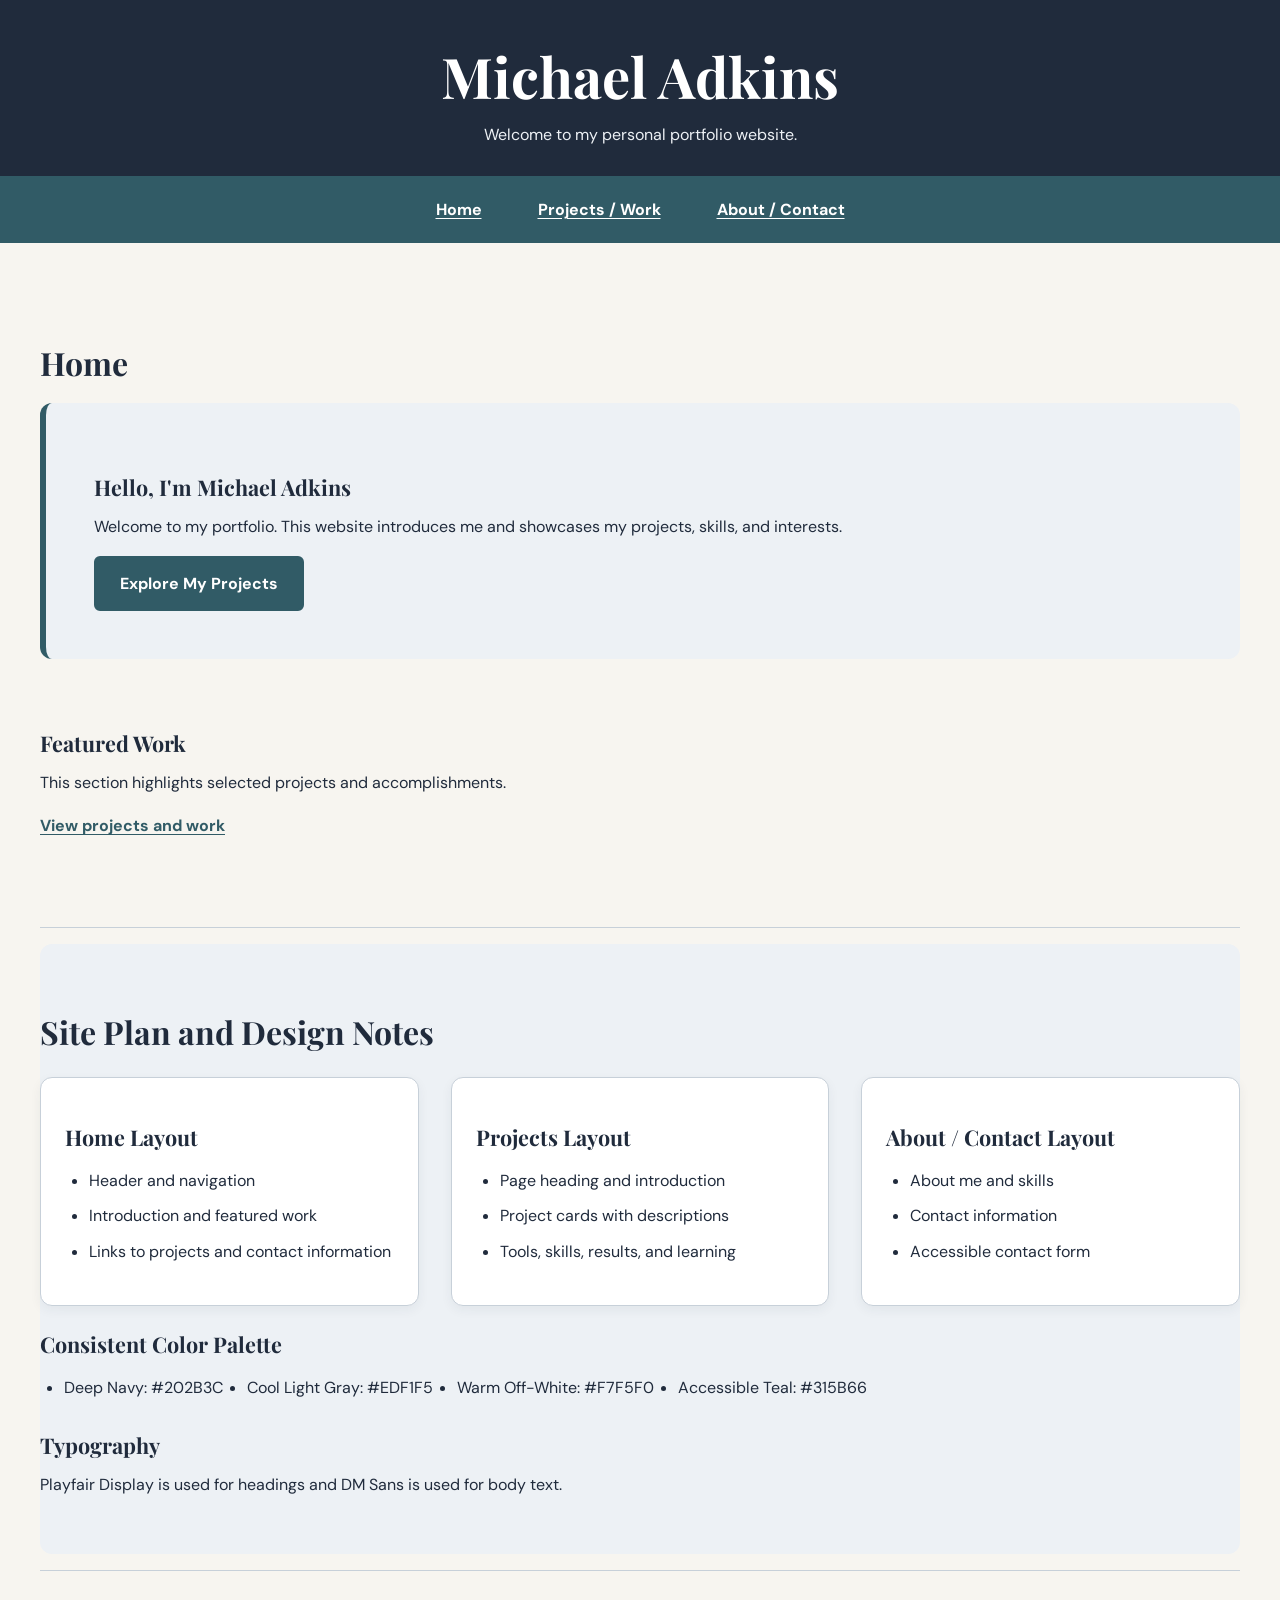
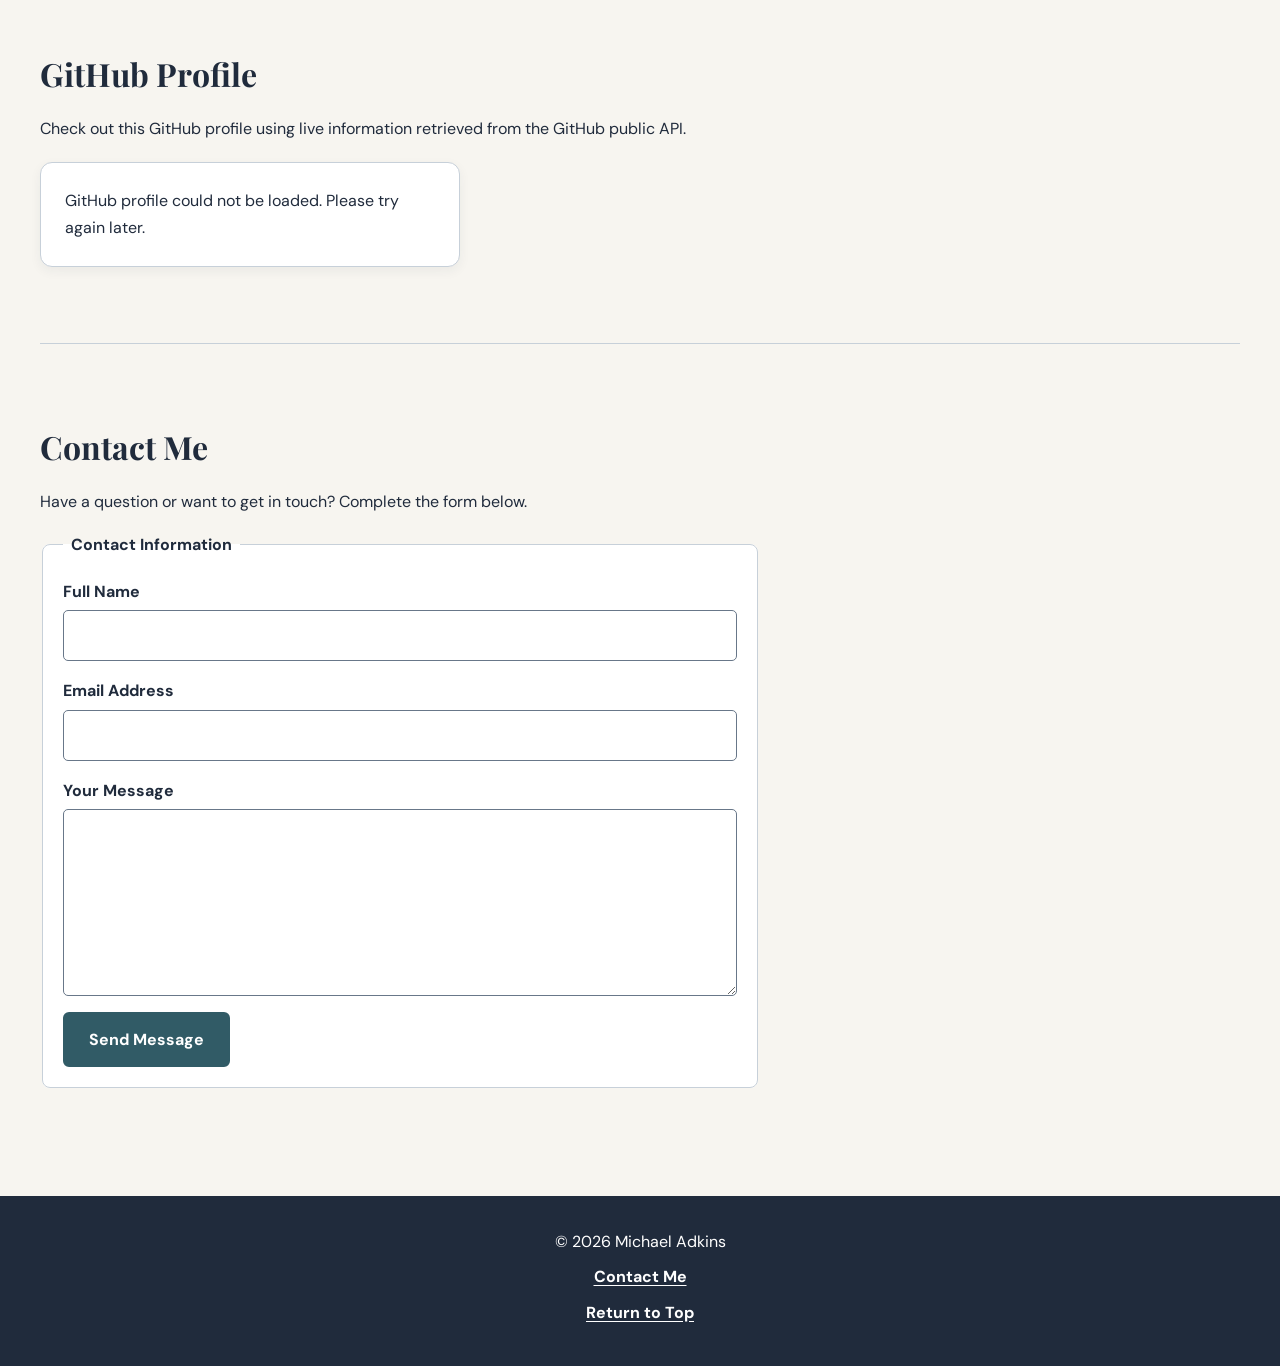
==== commit f57f1425: "fifth commit" ====
--- a/index.html
+++ b/index.html
@@ -1,6 +1,7 @@
 
 <!DOCTYPE html>
 <html lang="en">
+
 <head>
     <meta charset="UTF-8">
     <meta name="viewport" content="width=device-width, initial-scale=1.0">
@@ -22,25 +23,56 @@
     Skip to main content
 </a>
 
+<!-- HEADER -->
 <header class="site-header">
 
     <div class="header-content">
+
         <h1>Michael Adkins</h1>
+
         <p>Welcome to my personal portfolio website.</p>
+
     </div>
 
+    <!-- NAVIGATION -->
+    <button
+        id="menu-toggle"
+        type="button"
+        aria-expanded="false"
+        aria-controls="nav-menu"
+        aria-label="Toggle navigation">
+
+        ☰ Menu
+
+    </button>
+
     <nav aria-label="Main navigation">
-        <ul>
-            <li><a href="index.html" aria-current="page">Home</a></li>
-            <li><a href="projects.html">Projects / Work</a></li>
-            <li><a href="contact.html">About / Contact</a></li>
+
+        <ul id="nav-menu">
+
+            <li>
+                <a href="index.html" aria-current="page">Home</a>
+            </li>
+
+            <li>
+                <a href="projects.html">Projects / Work</a>
+            </li>
+
+            <li>
+                <a href="contact.html">About / Contact</a>
+            </li>
+
         </ul>
+
     </nav>
 
 </header>
 
+
+<!-- MAIN CONTENT -->
 <main id="main-content">
 
+    <!-- HOME SECTION -->
     <section class="content-section" aria-labelledby="home-heading">
 
         <h2 id="home-heading">Home</h2>
@@ -60,6 +92,8 @@
 
         </div>
 
+
+        <!-- FEATURED WORK -->
         <section class="featured-work" aria-labelledby="featured-heading">
 
             <h3 id="featured-heading">Featured Work</h3>
@@ -78,6 +112,8 @@
 
     <hr>
 
+
+    <!-- SITE PLAN -->
     <section class="content-section site-plan" aria-labelledby="site-plan-heading">
 
         <h2 id="site-plan-heading">Site Plan and Design Notes</h2>
@@ -85,6 +121,7 @@
         <div class="card-grid">
 
             <article class="card">
+
                 <h3>Home Layout</h3>
 
                 <ul>
@@ -92,9 +129,12 @@
                     <li>Introduction and featured work</li>
                     <li>Links to projects and contact information</li>
                 </ul>
+
             </article>
 
+
             <article class="card">
+
                 <h3>Projects Layout</h3>
 
                 <ul>
@@ -102,9 +142,12 @@
                     <li>Project cards with descriptions</li>
                     <li>Tools, skills, results, and learning</li>
                 </ul>
+
             </article>
 
+
             <article class="card">
+
                 <h3>About / Contact Layout</h3>
 
                 <ul>
@@ -112,19 +155,26 @@
                     <li>Contact information</li>
                     <li>Accessible contact form</li>
                 </ul>
+
             </article>
 
         </div>
 
+
+        <!-- COLOR PALETTE -->
         <h3>Consistent Color Palette</h3>
 
         <ul class="palette-list">
+
             <li>Deep Navy: #202B3C</li>
             <li>Cool Light Gray: #EDF1F5</li>
             <li>Warm Off-White: #F7F5F0</li>
             <li>Accessible Teal: #315B66</li>
+
         </ul>
 
+
+        <!-- TYPOGRAPHY -->
         <h3>Typography</h3>
 
         <p>
@@ -134,8 +184,140 @@
 
     </section>
 
+
+    <hr>
+
+
+    <!-- BONUS GITHUB API SECTION -->
+    <section class="content-section" aria-labelledby="github-heading">
+
+        <h2 id="github-heading">GitHub Profile</h2>
+
+        <p>
+            Check out this GitHub profile using live information
+            retrieved from the GitHub public API.
+        </p>
+
+        <div id="github-profile" aria-live="polite">
+
+            Loading GitHub profile...
+
+        </div>
+
+    </section>
+
+
+    <hr>
+
+
+    <!-- CONTACT FORM SECTION -->
+    <section class="content-section" aria-labelledby="contact-heading">
+
+        <h2 id="contact-heading">Contact Me</h2>
+
+        <p>
+            Have a question or want to get in touch?
+            Complete the form below.
+        </p>
+
+        <form id="contact-form" class="contact-form" novalidate>
+
+            <fieldset>
+
+                <legend>Contact Information</legend>
+
+
+                <!-- NAME -->
+                <div class="form-field">
+
+                    <label for="name">Full Name</label>
+
+                    <input
+                        type="text"
+                        id="name"
+                        name="name"
+                        autocomplete="name"
+                        required
+                        aria-describedby="name-error">
+
+                    <span
+                        id="name-error"
+                        class="error-message"
+                        hidden>
+                    </span>
+
+                </div>
+
+
+                <!-- EMAIL -->
+                <div class="form-field">
+
+                    <label for="email">Email Address</label>
+
+                    <input
+                        type="email"
+                        id="email"
+                        name="email"
+                        autocomplete="email"
+                        required
+                        aria-describedby="email-error">
+
+                    <span
+                        id="email-error"
+                        class="error-message"
+                        hidden>
+                    </span>
+
+                </div>
+
+
+                <!-- MESSAGE -->
+                <div class="form-field">
+
+                    <label for="message">Your Message</label>
+
+                    <textarea
+                        id="message"
+                        name="message"
+                        rows="6"
+                        required
+                        aria-describedby="message-error">
+                    </textarea>
+
+                    <span
+                        id="message-error"
+                        class="error-message"
+                        hidden>
+                    </span>
+
+                </div>
+
+
+                <!-- SUBMIT -->
+                <button type="submit">
+                    Send Message
+                </button>
+
+
+                <!-- FORM STATUS -->
+                <p
+                    id="form-status"
+                    class="form-status"
+                    role="status"
+                    aria-live="polite"
+                    hidden>
+                </p>
+
+            </fieldset>
+
+        </form>
+
+    </section>
+
 </main>
 
+
+<!-- FOOTER -->
 <footer>
 
     <p>&copy; 2026 Michael Adkins</p>
@@ -150,5 +332,9 @@
 
 </footer>
 
+
+<!-- JAVASCRIPT -->
+<script src="script.js" defer></script>
+
 </body>
 </html>
--- a/style.css
+++ b/style.css
@@ -4,20 +4,28 @@
     --navy: #202B3C;
     --light-gray: #EDF1F5;
     --off-white: #F7F5F0;
-    --teal: #4D7C8A;
+    --teal: #315B66;
     --white: #FFFFFF;
+    --border: #C7D0D9;
+    --error: #9B1C1C;
+    --error-bg: #FCE8E6;
+    --success: #245C3A;
+    --focus: #F2B84B;
 }
 
 /* GLOBAL RESET */
 * {
-    margin: 0;
-    padding: 0;
     box-sizing: border-box;
+}
+
+html {
+    scroll-behavior: smooth;
 }
 
 /* GENERAL STYLING */
 body {
-    font-family: 'DM Sans', sans-serif;
+    margin: 0;
+    font-family: "DM Sans", sans-serif;
     background-color: var(--off-white);
     color: var(--navy);
     line-height: 1.7;
@@ -25,64 +33,87 @@
 }
 
 h1, h2, h3 {
-    font-family: 'Playfair Display', serif;
+    font-family: "Playfair Display", serif;
     line-height: 1.3;
 }
 
+h1 {
+    font-size: clamp(2.2rem, 5vw, 3.5rem);
+    margin: 0 0 8px;
+}
+
 h2 {
-    font-size: 32px;
-    margin-bottom: 24px;
+    font-size: clamp(1.7rem, 4vw, 2rem);
+    margin-bottom: 20px;
 }
 
 h3 {
-    font-size: 22px;
-    margin-bottom: 16px;
+    font-size: 1.35rem;
+    margin-bottom: 12px;
 }
 
 p {
-    margin-bottom: 16px;
-}
-
+    margin: 0 0 16px;
+}
+
+/* LINKS */
 a {
     color: var(--teal);
-    text-decoration: none;
-    font-weight: 600;
+    font-weight: 700;
+    text-underline-offset: 0.2em;
 }
 
 a:hover {
-    color: var(--navy);
-    text-decoration: underline;
-}
-
-ul {
-    padding-left: 24px;
-}
-
-li {
-    margin-bottom: 8px;
+    text-decoration-thickness: 2px;
+}
+
+/* KEYBOARD ACCESSIBILITY */
+a:focus-visible,
+button:focus-visible,
+input:focus-visible,
+textarea:focus-visible,
+select:focus-visible {
+    outline: 3px solid var(--focus);
+    outline-offset: 3px;
+}
+
+/* SKIP LINK */
+.skip-link {
+    position: absolute;
+    left: 12px;
+    top: -80px;
+    z-index: 10;
+    background: var(--white);
+    color: var(--navy);
+    padding: 12px 16px;
+    border: 2px solid var(--navy);
+    border-radius: 5px;
+}
+
+.skip-link:focus {
+    top: 12px;
 }
 
 /* HEADER */
-#home {
+.site-header {
     background-color: var(--navy);
     color: var(--white);
     text-align: center;
-    padding: 48px 24px 32px;
-}
-
-.header-content h1 {
-    font-size: 44px;
-    margin-bottom: 8px;
+}
+
+.header-content {
+    padding: 40px 24px 28px;
 }
 
 .header-content p {
     color: var(--light-gray);
+    margin: 0;
 }
 
 /* NAVIGATION */
 nav {
     background-color: var(--teal);
-    padding: 16px;
+    padding: 14px 16px;
 }
 
 nav ul {
@@ -90,8 +121,10 @@
     display: flex;
     justify-content: center;
     align-items: center;
-    gap: 32px;
     flex-wrap: wrap;
+    gap: 8px 32px;
+    margin: 0;
+    padding: 0;
 }
 
 nav li {
@@ -100,58 +133,83 @@
 
 nav a {
     color: var(--white);
+    display: inline-block;
+    padding: 6px 4px;
 }
 
 nav a:hover {
-    color: var(--off-white);
+    color: var(--white);
+    text-decoration-thickness: 2px;
+}
+
+/* MOBILE MENU TOGGLE */
+#menu-toggle {
+    display: none;
+    cursor: pointer;
+    margin: 10px auto;
+    padding: 10px 16px;
+    background-color: var(--teal);
+    color: var(--white);
+    border: 2px solid var(--white);
+    border-radius: 6px;
+}
+
+#menu-toggle:hover {
+    background-color: var(--navy);
 }
 
 /* MAIN CONTENT */
 main {
-    max-width: 1200px;
-    width: calc(100% - 48px);
-    margin: 32px auto;
+    width: min(1120px, calc(100% - 32px));
+    margin: 32px auto 48px;
 }
 
 .content-section {
     padding: 32px 0;
-    scroll-margin-top: 24px;
-}
-
+    scroll-margin-top: 16px;
+}
+
+/* DIVIDERS */
 hr {
     border: 0;
-    border-top: 1px solid #D4DCE3;
+    border-top: 1px solid var(--border);
     margin: 16px 0;
 }
 
 /* INTRODUCTION */
 .intro-card {
     background-color: var(--light-gray);
-    padding: 40px;
+    padding: clamp(24px, 4vw, 48px);
+    border-left: 6px solid var(--teal);
     border-radius: 12px;
     margin-bottom: 32px;
-    border-left: 6px solid var(--teal);
 }
 
 .featured-work {
-    padding: 24px;
-}
-
-/* BUTTON */
-.button {
+    padding: 16px 0;
+}
+
+/* BUTTONS */
+.button,
+button {
     display: inline-block;
+    border: 2px solid var(--teal);
+    border-radius: 6px;
     background-color: var(--teal);
     color: var(--white);
     padding: 12px 24px;
-    border-radius: 6px;
-    margin-top: 8px;
-    transition: background-color 0.3s ease;
-}
-
-.button:hover {
+    font: inherit;
+    font-weight: 700;
+    text-decoration: none;
+    cursor: pointer;
+    transition: background-color 0.2s ease;
+}
+
+.button:hover,
+button:hover {
     background-color: var(--navy);
-    color: var(--white);
-    text-decoration: none;
+    border-color: var(--navy);
+    color: var(--white);
 }
 
 /* GRID LAYOUT */
@@ -166,8 +224,8 @@
 .card {
     background-color: var(--white);
     padding: 24px;
+    border: 1px solid var(--border);
     border-radius: 12px;
-    border: 1px solid #DCE3E9;
     box-shadow: 0 4px 12px rgba(32, 43, 60, 0.06);
 }
 
@@ -175,20 +233,146 @@
     margin-top: 24px;
 }
 
-/* ABOUT SECTION */
-#about {
+/* LISTS */
+ul {
+    padding-left: 24px;
+}
+
+li {
+    margin-bottom: 8px;
+}
+
+.palette-list {
+    display: flex;
+    flex-wrap: wrap;
+    gap: 12px 24px;
+}
+
+/* SITE PLAN */
+.site-plan {
     background-color: var(--light-gray);
-    padding: 32px 24px;
     border-radius: 12px;
-}
-
-/* SITE PLAN */
-#site-plan {
-    padding-bottom: 48px;
-}
-
-#site-plan .card {
-    margin-bottom: 8px;
+    padding: 24px;
+}
+
+/* CONTACT FORM */
+.contact-form {
+    max-width: 720px;
+}
+
+fieldset {
+    border: 1px solid var(--border);
+    border-radius: 8px;
+    padding: 20px;
+    margin-bottom: 20px;
+    background-color: var(--white);
+}
+
+legend {
+    font-weight: 700;
+    padding: 0 8px;
+}
+
+.form-field {
+    margin-bottom: 16px;
+}
+
+label {
+    display: block;
+    font-weight: 700;
+    margin-bottom: 5px;
+}
+
+input,
+textarea,
+select {
+    display: block;
+    width: 100%;
+    max-width: 100%;
+    padding: 11px 12px;
+    border: 1px solid #687789;
+    border-radius: 5px;
+    background-color: var(--white);
+    color: var(--navy);
+    font: inherit;
+}
+
+textarea {
+    min-height: 144px;
+    resize: vertical;
+}
+
+.hint {
+    color: var(--navy);
+    font-size: 0.92rem;
+    margin: 4px 0 0;
+}
+
+/* FORM ERRORS */
+.error-message {
+    display: block;
+    color: var(--error);
+    font-weight: 700;
+    font-size: 0.92rem;
+    margin: 4px 0 0;
+}
+
+.error-message[hidden],
+.form-status[hidden] {
+    display: none;
+}
+
+[aria-invalid="true"] {
+    border: 2px solid var(--error);
+    background-color: var(--error-bg);
+}
+
+.form-status {
+    padding: 12px 16px;
+    border-radius: 5px;
+    margin: 16px 0;
+    border: 1px solid var(--border);
+    background-color: var(--light-gray);
+}
+
+.form-status.error {
+    color: var(--error);
+    background-color: var(--error-bg);
+    border-color: var(--error);
+}
+
+.form-status.success {
+    color: var(--success);
+    background-color: #E8F3EB;
+    border-color: var(--success);
+}
+
+/* GITHUB PROFILE API CARD */
+#github-profile {
+    background-color: var(--white);
+    border: 1px solid var(--border);
+    border-radius: 12px;
+    padding: 24px;
+    max-width: 420px;
+    margin: 20px 0;
+    box-shadow: 0 4px 12px rgba(32, 43, 60, 0.06);
+}
+
+#github-profile img {
+    width: 100px;
+    height: 100px;
+    object-fit: cover;
+    border-radius: 50%;
+    border: 3px solid var(--teal);
+    margin-bottom: 12px;
+}
+
+#github-profile h3 {
+    color: var(--navy);
+}
+
+#github-profile p {
+    color: var(--navy);
 }
 
 /* FOOTER */
@@ -204,23 +388,11 @@
 }
 
 footer a {
-    color: var(--light-gray);
-}
-
-footer a:hover {
-    color: var(--white);
-}
-
-/* TABLET: 768px AND LARGER */
+    color: var(--white);
+}
+
+/* TABLET */
 @media screen and (min-width: 768px) {
-    .card-grid {
-        grid-template-columns: repeat(2, minmax(0, 1fr));
-    }
-
-    .header-content h1 {
-        font-size: 48px;
-    }
-
     main {
         width: calc(100% - 64px);
     }
@@ -230,17 +402,13 @@
     }
 }
 
-/* DESKTOP: 1024px AND LARGER */
+/* DESKTOP */
 @media screen and (min-width: 1024px) {
     .card-grid {
         grid-template-columns: repeat(3, minmax(0, 1fr));
         gap: 32px;
     }
 
-    .header-content h1 {
-        font-size: 56px;
-    }
-
     nav ul {
         gap: 48px;
     }
@@ -248,38 +416,40 @@
     main {
         width: calc(100% - 80px);
     }
-
-    .intro-card {
-        padding: 48px;
-    }
-}
-
-/* MOBILE: 320px TO 767px */
-@media screen and (max-width: 767px) {
+}
+
+/* MOBILE */
+@media screen and (max-width: 700px) {
+
     body {
         font-size: 15px;
     }
 
-    #home {
+    .header-content {
         padding: 32px 16px 24px;
     }
 
-    .header-content h1 {
-        font-size: 34px;
-    }
-
-    nav {
-        padding: 16px 8px;
+    /* MOBILE NAVIGATION */
+    #menu-toggle {
+        display: block;
+    }
+
+    #nav-menu {
+        display: none;
+    }
+
+    #nav-menu.active {
+        display: block;
     }
 
     nav ul {
         flex-direction: column;
-        gap: 8px;
+        gap: 4px;
     }
 
     nav a {
         display: block;
-        padding: 4px 16px;
+        padding: 6px 16px;
     }
 
     main {
@@ -291,18 +461,6 @@
         padding: 24px 0;
     }
 
-    h2 {
-        font-size: 27px;
-    }
-
-    h3 {
-        font-size: 20px;
-    }
-
-    .intro-card {
-        padding: 24px 16px;
-    }
-
     .card-grid {
         grid-template-columns: 1fr;
         gap: 16px;
@@ -312,11 +470,26 @@
         padding: 20px;
     }
 
-    #about {
-        padding: 24px 16px;
+    .site-plan {
+        padding: 20px;
     }
 
     footer {
         padding: 24px 16px;
     }
 }
+
+/* REDUCED MOTION ACCESSIBILITY */
+@media (prefers-reduced-motion: reduce) {
+
+    html {
+        scroll-behavior: auto;
+    }
+
+    *,
+    *::before,
+    *::after {
+        transition-duration: 0.01ms !important;
+        animation-duration: 0.01ms !important;
+    }
+}
